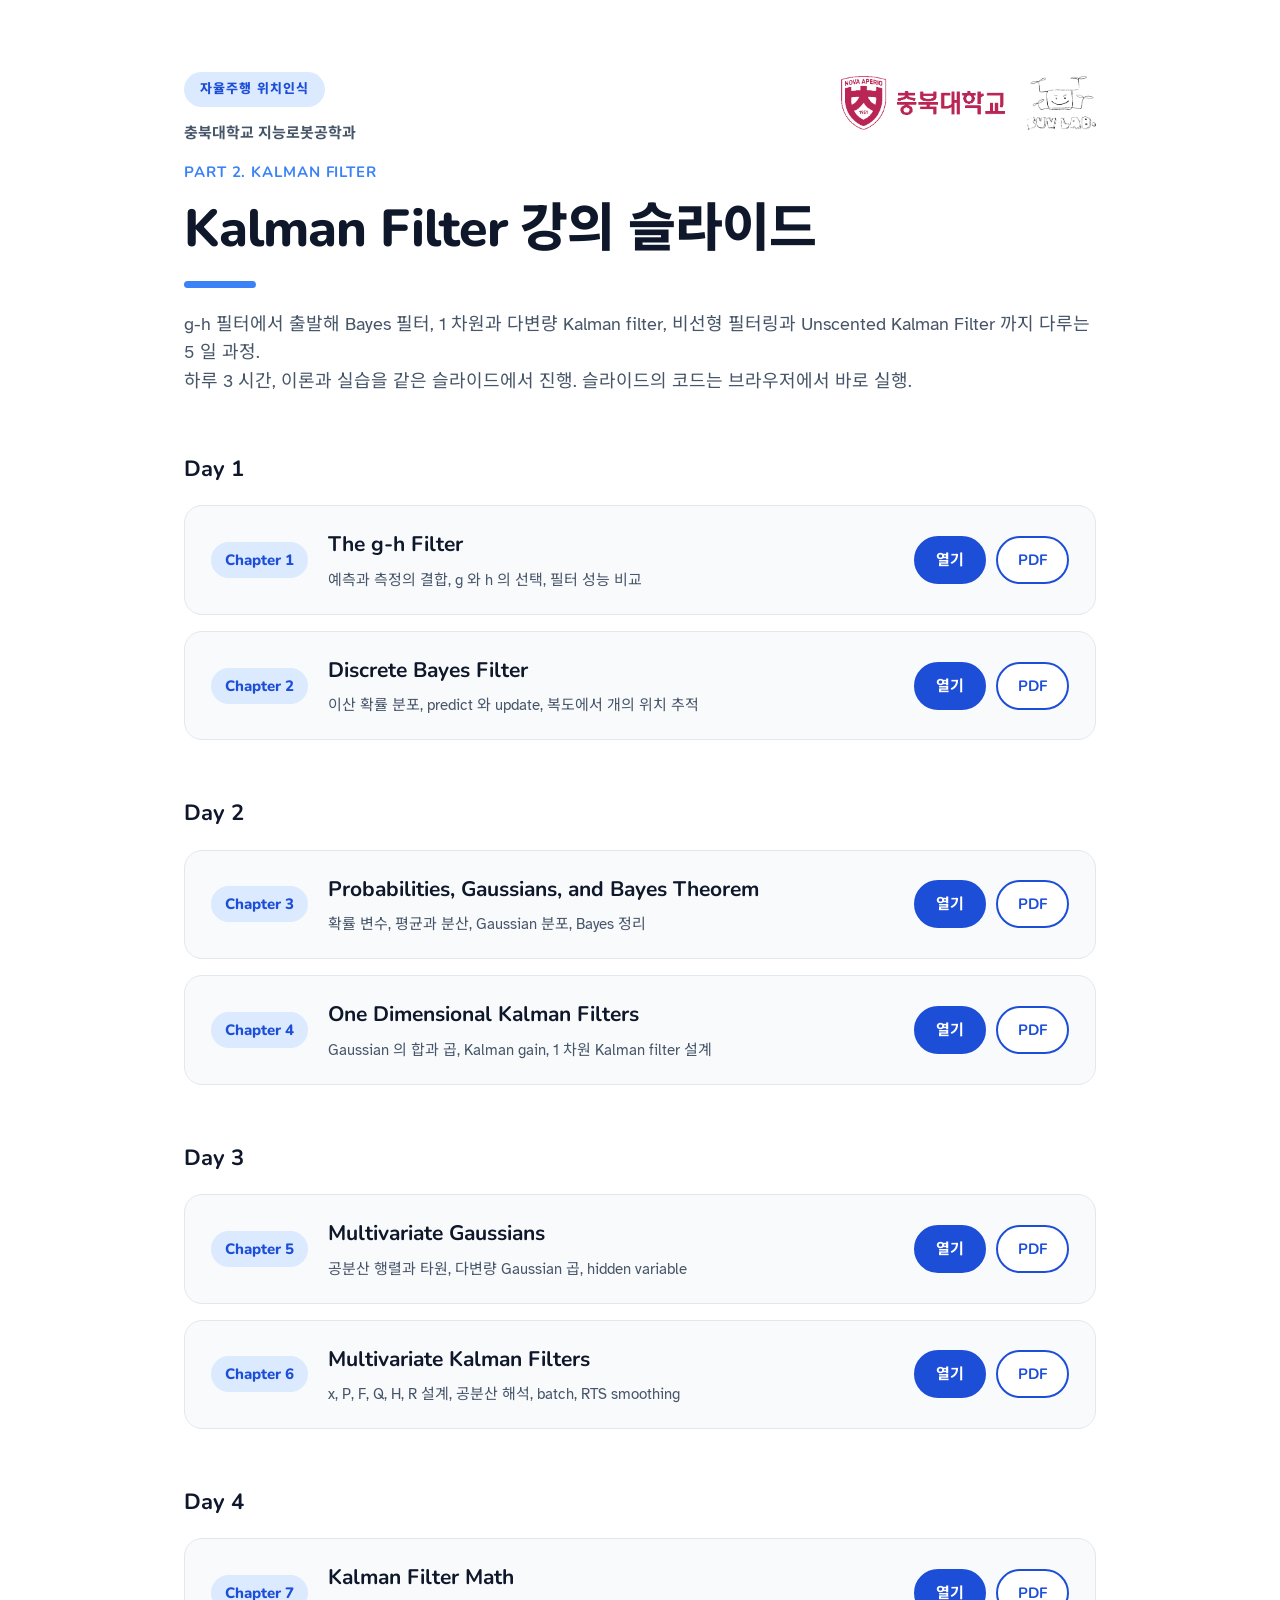
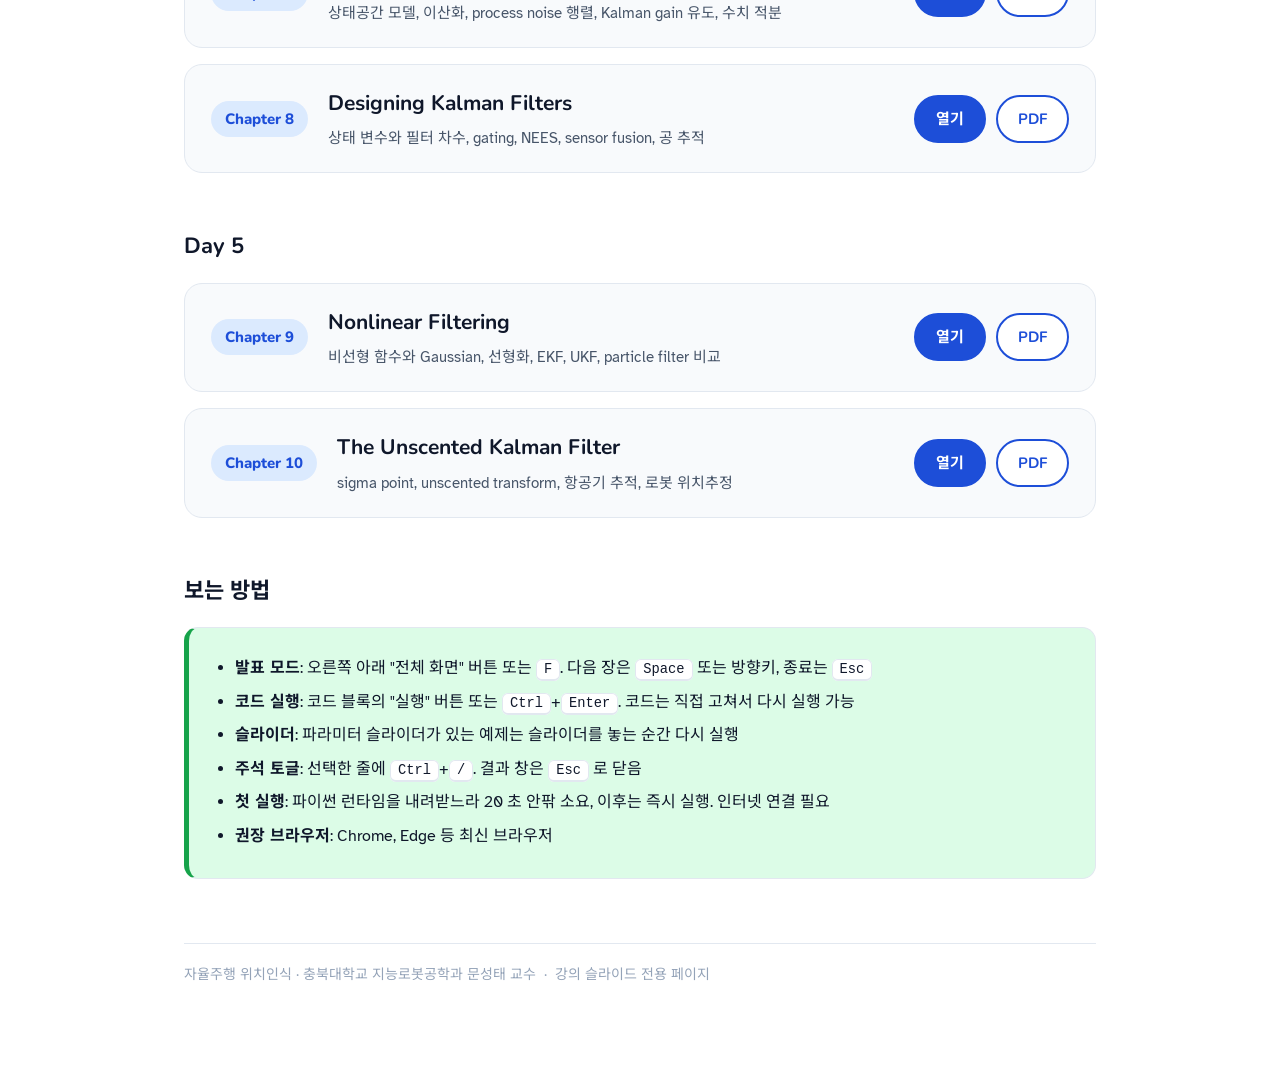
==== index.html @ 1ba4f818 "feat: publish Kalman filter lecture slides, chapters 1-10" ====
<!DOCTYPE html>
<html lang="ko"><head>
<meta charset="utf-8">
<meta name="viewport" content="width=device-width, initial-scale=1">
<title>자율주행 위치인식 - Kalman Filter 강의 슬라이드</title>
<link rel="icon" href="data:image/svg+xml,%3Csvg xmlns=%27http://www.w3.org/2000/svg%27 viewBox=%270 0 32 32%27%3E%3Crect width=%2732%27 height=%2732%27 rx=%278%27 fill=%27%231d4ed8%27/%3E%3Ctext x=%2716%27 y=%2723%27 font-size=%2720%27 text-anchor=%27middle%27 fill=%27white%27 font-family=%27sans-serif%27 font-weight=%27bold%27%3EK%3C/text%3E%3C/svg%3E">
<link rel="preconnect" href="https://fonts.googleapis.com">
<link rel="preconnect" href="https://fonts.gstatic.com" crossorigin>
<link href="https://fonts.googleapis.com/css2?family=Nunito:wght@400;600;700;800&family=Atkinson+Hyperlegible:wght@400;700&family=Noto+Sans+KR:wght@400;500;700&display=swap" rel="stylesheet">
<style>
:root {
  --sky: #3b82f6; --sky-deep: #1d4ed8; --sky-soft: #dbeafe;
  --leaf-deep: #16a34a; --leaf-soft: #dcfce7;
  --ink: #0f172a; --ink-muted: #475569; --ink-subtle: #94a3b8;
  --outline: #e2e8f0; --surface: #f8fafc;
  --font-display: 'Nunito', 'Noto Sans KR', sans-serif;
  --font-body: 'Atkinson Hyperlegible', 'Noto Sans KR', sans-serif;
  color-scheme: light;
}
* { box-sizing: border-box; }
body { margin: 0; background: #fff; color: var(--ink); font-family: var(--font-body); line-height: 1.6; }
.wrap { max-width: 960px; margin: 0 auto; padding: 72px 24px 96px; }
.kicker { font-family: var(--font-display); font-weight: 700; color: var(--sky); letter-spacing: 0.06em; font-size: 15px; }
h1 { font-family: var(--font-display); font-weight: 800; font-size: clamp(34px, 6vw, 52px); line-height: 1.15; margin: 14px 0 0; letter-spacing: -0.02em; }
.rule { width: 72px; height: 7px; border-radius: 999px; background: var(--sky); margin: 22px 0 0; }
.sub { color: var(--ink-muted); font-size: 18px; margin: 22px 0 0; }
h2 { font-family: var(--font-display); font-weight: 700; font-size: 22px; margin: 56px 0 18px; }
.deck-list { display: grid; gap: 16px; }
.deck { display: flex; align-items: center; gap: 20px; flex-wrap: wrap; border: 1px solid var(--outline); border-radius: 18px; background: var(--surface); padding: 22px 26px; }
.deck-no { font-family: var(--font-display); font-weight: 800; font-size: 15px; color: var(--sky-deep); background: var(--sky-soft); border-radius: 999px; padding: 6px 14px; white-space: nowrap; }
.deck-main { flex: 1 1 320px; min-width: 0; }
.deck-title { font-family: var(--font-display); font-weight: 700; font-size: 21px; margin: 0; }
.deck-meta { color: var(--ink-muted); font-size: 15px; margin: 6px 0 0; }
.deck-links { display: flex; gap: 10px; }
a.btn { font-family: var(--font-display); font-weight: 700; font-size: 15px; text-decoration: none; border-radius: 999px; padding: 10px 20px; white-space: nowrap; color: #fff; background: var(--sky-deep); border: 2px solid var(--sky-deep); }
a.btn.ghost { color: var(--sky-deep); background: #fff; }
a.btn:hover { background: var(--sky); border-color: var(--sky); color: #fff; }
.tips { border: 1px solid var(--outline); border-left: 5px solid var(--leaf-deep); border-radius: 14px; background: var(--leaf-soft); padding: 20px 26px; }
.tips ul { margin: 0; padding-left: 20px; }
.tips li { margin: 8px 0; }
kbd { font-family: ui-monospace, 'JetBrains Mono', monospace; font-size: 0.86em; background: #fff; border: 1px solid var(--outline); border-bottom-width: 2px; border-radius: 6px; padding: 2px 7px; }
.masthead { display: flex; align-items: flex-start; justify-content: space-between; gap: 28px; flex-wrap: wrap; margin-bottom: 8px; }
.masthead-logos { display: flex; align-items: center; gap: 22px; padding-top: 4px; }
.masthead-logos img { height: 54px; width: auto; display: block; }
.badge { display: inline-block; font-family: var(--font-display); font-weight: 800; font-size: 13px; letter-spacing: 0.08em; color: var(--sky-deep); background: var(--sky-soft); border-radius: 999px; padding: 7px 16px; }
.course { font-family: var(--font-display); font-weight: 700; color: var(--ink-muted); font-size: 15px; margin: 14px 0 0; }
@media (max-width: 620px) { .masthead-logos img { height: 36px; } .wrap { padding: 48px 16px 72px; } }
footer { margin-top: 64px; color: var(--ink-subtle); font-size: 14px; border-top: 1px solid var(--outline); padding-top: 20px; }
</style>
</head>
<body>
<div class="wrap">
  <div class="masthead">
    <div>
      <span class="badge">자율주행 위치인식</span>
      <p class="course">충북대학교 지능로봇공학과</p>
    </div>
    <div class="masthead-logos">
      <img src="./cbnu_logo.png" alt="충북대학교">
      <img src="./suvlab_logo.png" alt="SUV Lab">
    </div>
  </div>

  <p class="kicker">PART 2. KALMAN FILTER</p>
  <h1>Kalman Filter 강의 슬라이드</h1>
  <div class="rule"></div>
  <p class="sub">g-h 필터에서 출발해 Bayes 필터, 1 차원과 다변량 Kalman filter, 비선형 필터링과 Unscented Kalman Filter 까지 다루는 5&nbsp;일 과정.<br>
  하루 3&nbsp;시간, 이론과 실습을 같은 슬라이드에서 진행. 슬라이드의 코드는 브라우저에서 바로 실행.</p>

  <h2>Day 1</h2>
  <div class="deck-list">
    <div class="deck">
      <span class="deck-no">Chapter 1</span>
      <div class="deck-main">
        <p class="deck-title">The g-h Filter</p>
        <p class="deck-meta">예측과 측정의 결합, g 와 h 의 선택, 필터 성능 비교</p>
      </div>
      <div class="deck-links">
        <a class="btn" href="./ch1-gh-filter/">열기</a>
        <a class="btn ghost" href="./ch1-gh-filter/chapter1_The_g-h_Filter.pdf" download>PDF</a>
      </div>
    </div>
    <div class="deck">
      <span class="deck-no">Chapter 2</span>
      <div class="deck-main">
        <p class="deck-title">Discrete Bayes Filter</p>
        <p class="deck-meta">이산 확률 분포, predict 와 update, 복도에서 개의 위치 추적</p>
      </div>
      <div class="deck-links">
        <a class="btn" href="./ch2-discrete-bayes/">열기</a>
        <a class="btn ghost" href="./ch2-discrete-bayes/chapter2_Discrete_Bayes_Filter.pdf" download>PDF</a>
      </div>
    </div>
  </div>

  <h2>Day 2</h2>
  <div class="deck-list">
    <div class="deck">
      <span class="deck-no">Chapter 3</span>
      <div class="deck-main">
        <p class="deck-title">Probabilities, Gaussians, and Bayes Theorem</p>
        <p class="deck-meta">확률 변수, 평균과 분산, Gaussian 분포, Bayes 정리</p>
      </div>
      <div class="deck-links">
        <a class="btn" href="./ch3-gaussians/">열기</a>
        <a class="btn ghost" href="./ch3-gaussians/chapter3_Probabilities_Gaussians_and_Bayes_Theorem.pdf" download>PDF</a>
      </div>
    </div>
    <div class="deck">
      <span class="deck-no">Chapter 4</span>
      <div class="deck-main">
        <p class="deck-title">One Dimensional Kalman Filters</p>
        <p class="deck-meta">Gaussian 의 합과 곱, Kalman gain, 1 차원 Kalman filter 설계</p>
      </div>
      <div class="deck-links">
        <a class="btn" href="./ch4-1d-kalman/">열기</a>
        <a class="btn ghost" href="./ch4-1d-kalman/chapter4_One_Dimensional_Kalman_Filters.pdf" download>PDF</a>
      </div>
    </div>
  </div>

  <h2>Day 3</h2>
  <div class="deck-list">
    <div class="deck">
      <span class="deck-no">Chapter 5</span>
      <div class="deck-main">
        <p class="deck-title">Multivariate Gaussians</p>
        <p class="deck-meta">공분산 행렬과 타원, 다변량 Gaussian 곱, hidden variable</p>
      </div>
      <div class="deck-links">
        <a class="btn" href="./ch5-multivariate-gaussians/">열기</a>
        <a class="btn ghost" href="./ch5-multivariate-gaussians/chapter5_Multivariate_Gaussians.pdf" download>PDF</a>
      </div>
    </div>
    <div class="deck">
      <span class="deck-no">Chapter 6</span>
      <div class="deck-main">
        <p class="deck-title">Multivariate Kalman Filters</p>
        <p class="deck-meta">x, P, F, Q, H, R 설계, 공분산 해석, batch, RTS smoothing</p>
      </div>
      <div class="deck-links">
        <a class="btn" href="./ch6-multivariate-kalman/">열기</a>
        <a class="btn ghost" href="./ch6-multivariate-kalman/chapter6_Multivariate_Kalman_Filters.pdf" download>PDF</a>
      </div>
    </div>
  </div>

  <h2>Day 4</h2>
  <div class="deck-list">
    <div class="deck">
      <span class="deck-no">Chapter 7</span>
      <div class="deck-main">
        <p class="deck-title">Kalman Filter Math</p>
        <p class="deck-meta">상태공간 모델, 이산화, process noise 행렬, Kalman gain 유도, 수치 적분</p>
      </div>
      <div class="deck-links">
        <a class="btn" href="./ch7-kalman-math/">열기</a>
        <a class="btn ghost" href="./ch7-kalman-math/chapter7_Kalman_Filter_Math.pdf" download>PDF</a>
      </div>
    </div>
    <div class="deck">
      <span class="deck-no">Chapter 8</span>
      <div class="deck-main">
        <p class="deck-title">Designing Kalman Filters</p>
        <p class="deck-meta">상태 변수와 필터 차수, gating, NEES, sensor fusion, 공 추적</p>
      </div>
      <div class="deck-links">
        <a class="btn" href="./ch8-designing-kf/">열기</a>
        <a class="btn ghost" href="./ch8-designing-kf/chapter8_Designing_Kalman_Filters.pdf" download>PDF</a>
      </div>
    </div>
  </div>

  <h2>Day 5</h2>
  <div class="deck-list">
    <div class="deck">
      <span class="deck-no">Chapter 9</span>
      <div class="deck-main">
        <p class="deck-title">Nonlinear Filtering</p>
        <p class="deck-meta">비선형 함수와 Gaussian, 선형화, EKF, UKF, particle filter 비교</p>
      </div>
      <div class="deck-links">
        <a class="btn" href="./ch9-nonlinear/">열기</a>
        <a class="btn ghost" href="./ch9-nonlinear/chapter9_Nonlinear_Filtering.pdf" download>PDF</a>
      </div>
    </div>
    <div class="deck">
      <span class="deck-no">Chapter 10</span>
      <div class="deck-main">
        <p class="deck-title">The Unscented Kalman Filter</p>
        <p class="deck-meta">sigma point, unscented transform, 항공기 추적, 로봇 위치추정</p>
      </div>
      <div class="deck-links">
        <a class="btn" href="./ch10-ukf/">열기</a>
        <a class="btn ghost" href="./ch10-ukf/chapter10_The_Unscented_Kalman_Filter.pdf" download>PDF</a>
      </div>
    </div>
  </div>

  <h2>보는 방법</h2>
  <div class="tips">
    <ul>
      <li><b>발표 모드</b>: 오른쪽 아래 "전체 화면" 버튼 또는 <kbd>F</kbd>. 다음 장은 <kbd>Space</kbd> 또는 방향키, 종료는 <kbd>Esc</kbd></li>
      <li><b>코드 실행</b>: 코드 블록의 "실행" 버튼 또는 <kbd>Ctrl</kbd>+<kbd>Enter</kbd>. 코드는 직접 고쳐서 다시 실행 가능</li>
      <li><b>슬라이더</b>: 파라미터 슬라이더가 있는 예제는 슬라이더를 놓는 순간 다시 실행</li>
      <li><b>주석 토글</b>: 선택한 줄에 <kbd>Ctrl</kbd>+<kbd>/</kbd>. 결과 창은 <kbd>Esc</kbd> 로 닫음</li>
      <li><b>첫 실행</b>: 파이썬 런타임을 내려받느라 20 초 안팎 소요, 이후는 즉시 실행. 인터넷 연결 필요</li>
      <li><b>권장 브라우저</b>: Chrome, Edge 등 최신 브라우저</li>
    </ul>
  </div>

  <footer>자율주행 위치인식 · 충북대학교 지능로봇공학과 문성태 교수 &nbsp;·&nbsp; 강의 슬라이드 전용 페이지</footer>
</div>
</body></html>
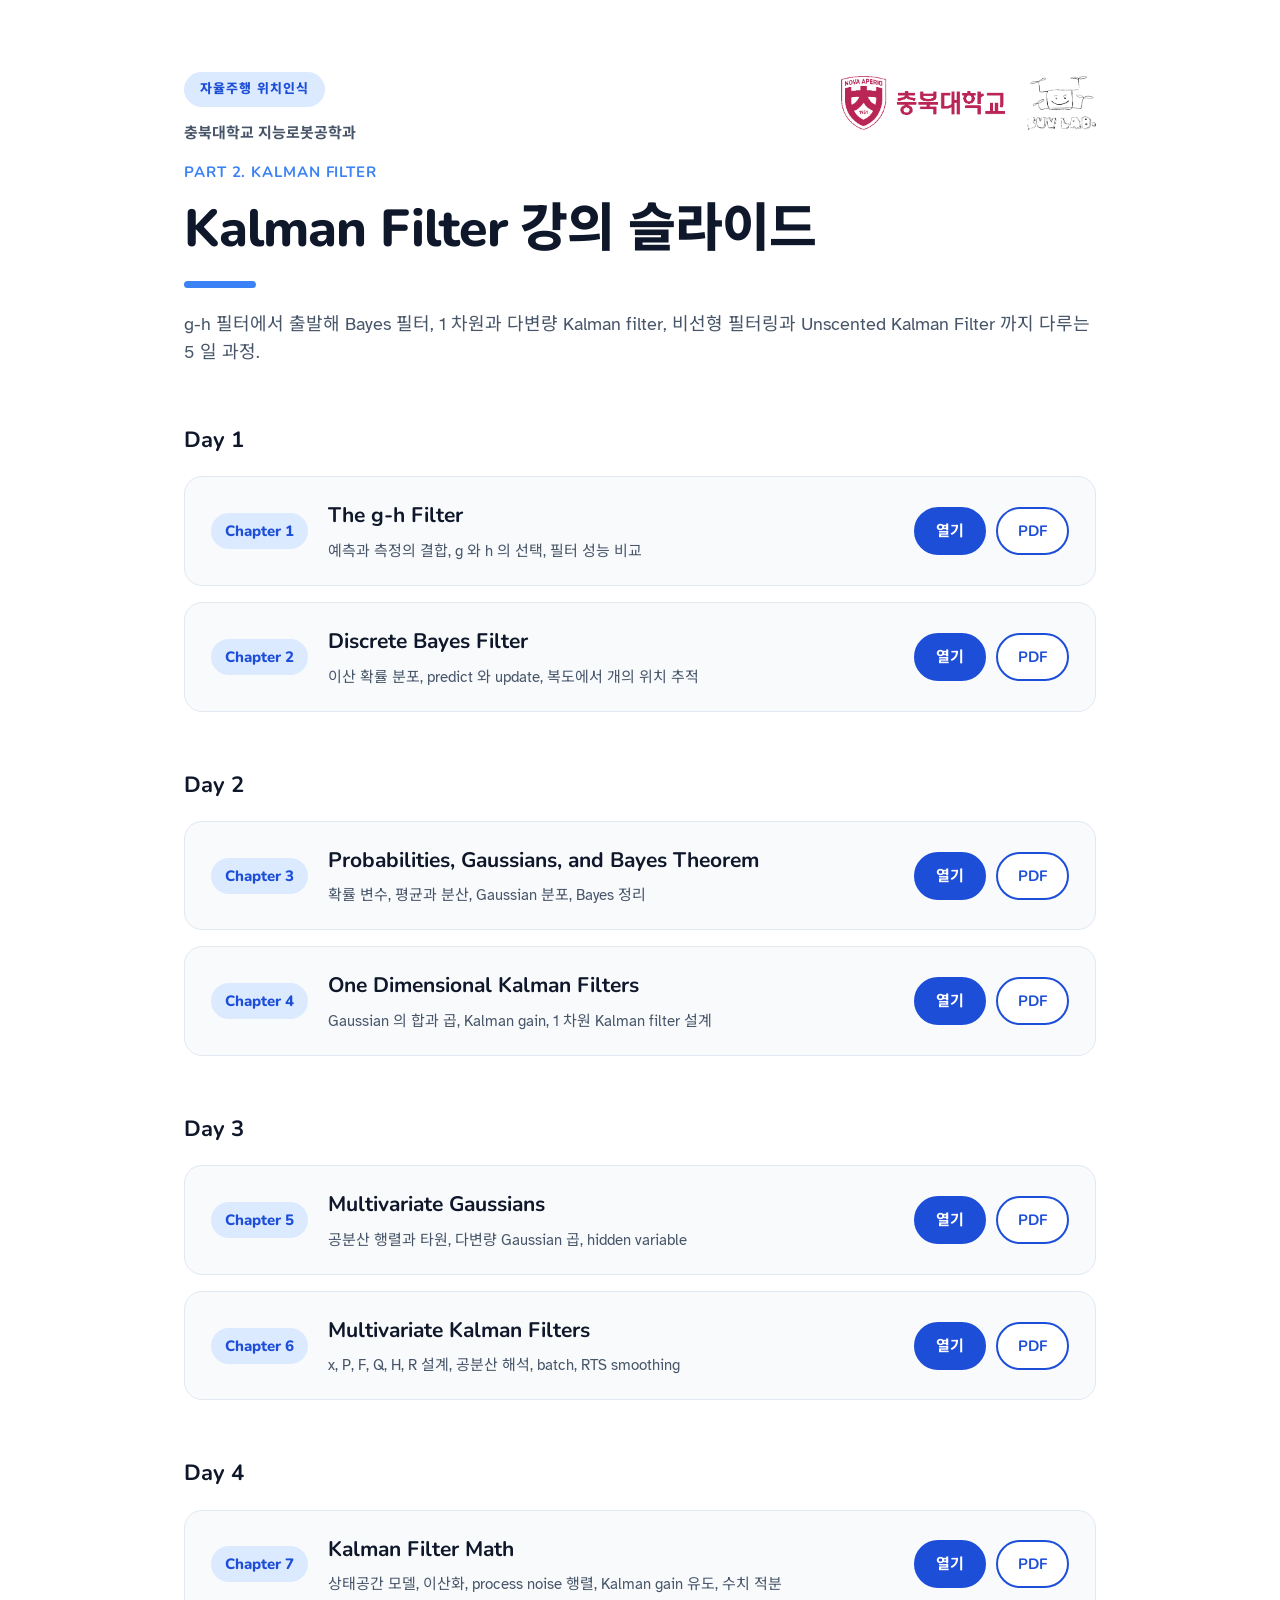
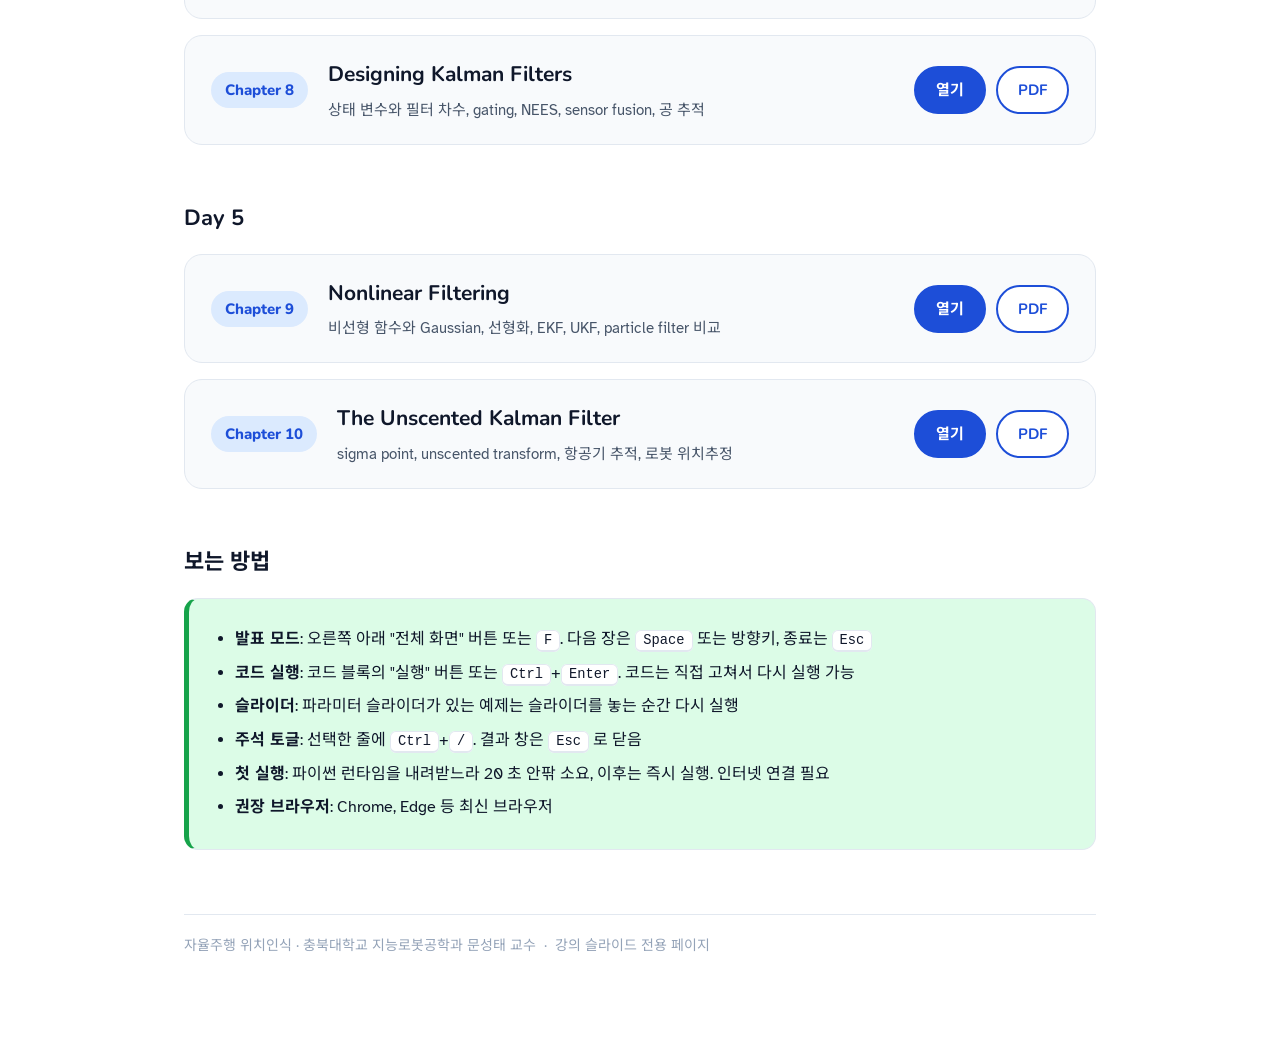
==== commit 9ba82455: "docs: shorten landing page intro" ====
--- a/index.html
+++ b/index.html
@@ -64,8 +64,7 @@
   <p class="kicker">PART 2. KALMAN FILTER</p>
   <h1>Kalman Filter 강의 슬라이드</h1>
   <div class="rule"></div>
-  <p class="sub">g-h 필터에서 출발해 Bayes 필터, 1 차원과 다변량 Kalman filter, 비선형 필터링과 Unscented Kalman Filter 까지 다루는 5&nbsp;일 과정.<br>
-  하루 3&nbsp;시간, 이론과 실습을 같은 슬라이드에서 진행. 슬라이드의 코드는 브라우저에서 바로 실행.</p>
+  <p class="sub">g-h 필터에서 출발해 Bayes 필터, 1 차원과 다변량 Kalman filter, 비선형 필터링과 Unscented Kalman Filter 까지 다루는 5&nbsp;일 과정.</p>
 
   <h2>Day 1</h2>
   <div class="deck-list">
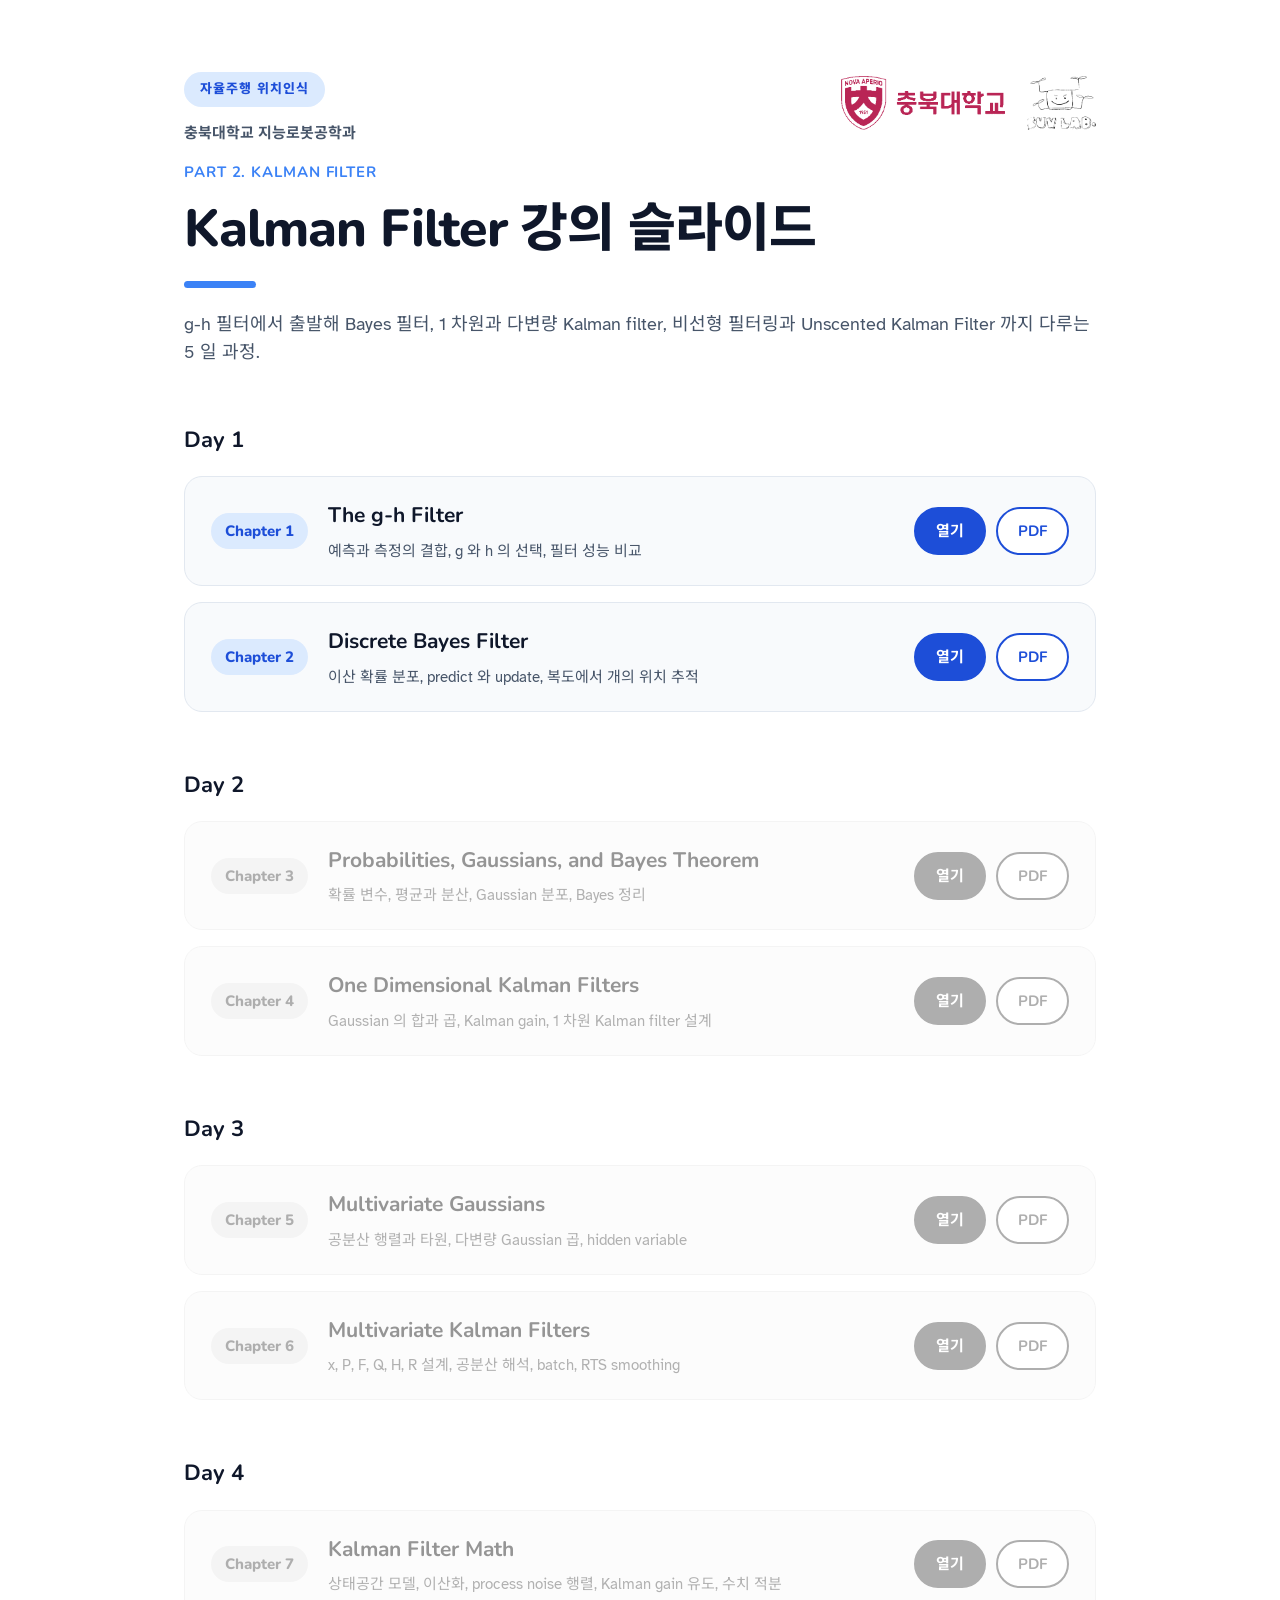
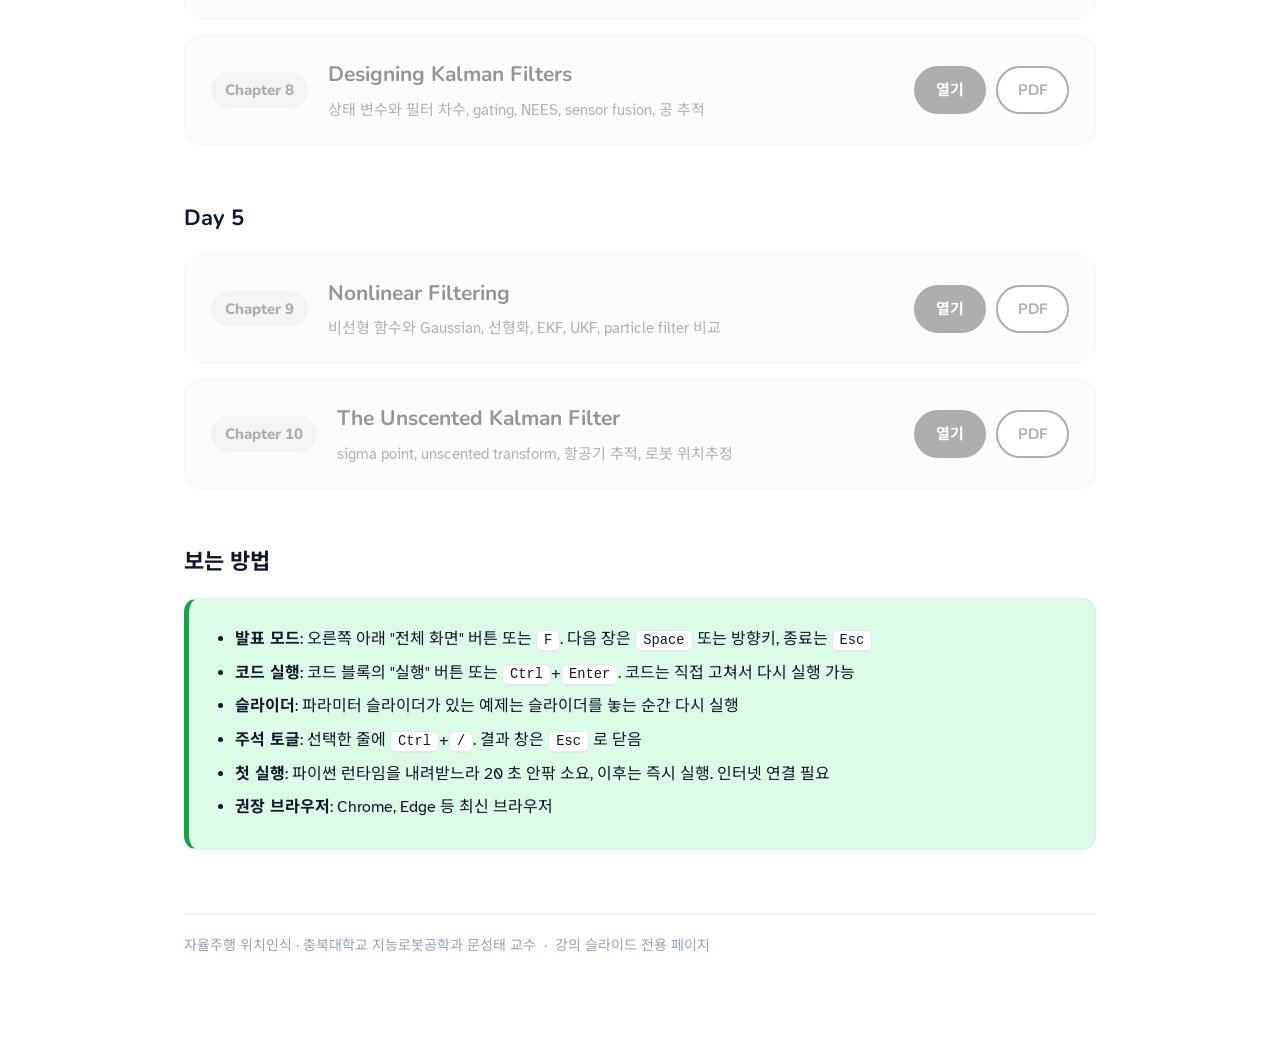
==== commit 7edfac13: "feat: open chapters 1-2 only, grey out chapters 3-10 Co-Authored-By: Claude Opus 5.5 <noreply@anthro" ====
--- a/index.html
+++ b/index.html
@@ -35,6 +35,7 @@
 a.btn { font-family: var(--font-display); font-weight: 700; font-size: 15px; text-decoration: none; border-radius: 999px; padding: 10px 20px; white-space: nowrap; color: #fff; background: var(--sky-deep); border: 2px solid var(--sky-deep); }
 a.btn.ghost { color: var(--sky-deep); background: #fff; }
 a.btn:hover { background: var(--sky); border-color: var(--sky); color: #fff; }
+.deck.off { filter: grayscale(1); opacity: 0.45; }
 .tips { border: 1px solid var(--outline); border-left: 5px solid var(--leaf-deep); border-radius: 14px; background: var(--leaf-soft); padding: 20px 26px; }
 .tips ul { margin: 0; padding-left: 20px; }
 .tips li { margin: 8px 0; }
@@ -76,7 +77,7 @@
       </div>
       <div class="deck-links">
         <a class="btn" href="./ch1-gh-filter/">열기</a>
-        <a class="btn ghost" href="./ch1-gh-filter/chapter1_The_g-h_Filter.pdf" download>PDF</a>
+        <a class="btn ghost" href="./ch1-gh-filter/chapter01_The_g-h_Filter.pdf" download>PDF</a>
       </div>
     </div>
     <div class="deck">
@@ -87,109 +88,109 @@
       </div>
       <div class="deck-links">
         <a class="btn" href="./ch2-discrete-bayes/">열기</a>
-        <a class="btn ghost" href="./ch2-discrete-bayes/chapter2_Discrete_Bayes_Filter.pdf" download>PDF</a>
+        <a class="btn ghost" href="./ch2-discrete-bayes/chapter02_Discrete_Bayes_Filter.pdf" download>PDF</a>
       </div>
     </div>
   </div>
 
   <h2>Day 2</h2>
   <div class="deck-list">
-    <div class="deck">
+    <div class="deck off">
       <span class="deck-no">Chapter 3</span>
       <div class="deck-main">
         <p class="deck-title">Probabilities, Gaussians, and Bayes Theorem</p>
         <p class="deck-meta">확률 변수, 평균과 분산, Gaussian 분포, Bayes 정리</p>
       </div>
-      <div class="deck-links">
+      <div class="deck-links" inert>
         <a class="btn" href="./ch3-gaussians/">열기</a>
-        <a class="btn ghost" href="./ch3-gaussians/chapter3_Probabilities_Gaussians_and_Bayes_Theorem.pdf" download>PDF</a>
-      </div>
-    </div>
-    <div class="deck">
+        <a class="btn ghost" href="./ch3-gaussians/chapter03_Probabilities_Gaussians_and_Bayes_Theorem.pdf" download>PDF</a>
+      </div>
+    </div>
+    <div class="deck off">
       <span class="deck-no">Chapter 4</span>
       <div class="deck-main">
         <p class="deck-title">One Dimensional Kalman Filters</p>
         <p class="deck-meta">Gaussian 의 합과 곱, Kalman gain, 1 차원 Kalman filter 설계</p>
       </div>
-      <div class="deck-links">
+      <div class="deck-links" inert>
         <a class="btn" href="./ch4-1d-kalman/">열기</a>
-        <a class="btn ghost" href="./ch4-1d-kalman/chapter4_One_Dimensional_Kalman_Filters.pdf" download>PDF</a>
+        <a class="btn ghost" href="./ch4-1d-kalman/chapter04_One_Dimensional_Kalman_Filters.pdf" download>PDF</a>
       </div>
     </div>
   </div>
 
   <h2>Day 3</h2>
   <div class="deck-list">
-    <div class="deck">
+    <div class="deck off">
       <span class="deck-no">Chapter 5</span>
       <div class="deck-main">
         <p class="deck-title">Multivariate Gaussians</p>
         <p class="deck-meta">공분산 행렬과 타원, 다변량 Gaussian 곱, hidden variable</p>
       </div>
-      <div class="deck-links">
+      <div class="deck-links" inert>
         <a class="btn" href="./ch5-multivariate-gaussians/">열기</a>
-        <a class="btn ghost" href="./ch5-multivariate-gaussians/chapter5_Multivariate_Gaussians.pdf" download>PDF</a>
-      </div>
-    </div>
-    <div class="deck">
+        <a class="btn ghost" href="./ch5-multivariate-gaussians/chapter05_Multivariate_Gaussians.pdf" download>PDF</a>
+      </div>
+    </div>
+    <div class="deck off">
       <span class="deck-no">Chapter 6</span>
       <div class="deck-main">
         <p class="deck-title">Multivariate Kalman Filters</p>
         <p class="deck-meta">x, P, F, Q, H, R 설계, 공분산 해석, batch, RTS smoothing</p>
       </div>
-      <div class="deck-links">
+      <div class="deck-links" inert>
         <a class="btn" href="./ch6-multivariate-kalman/">열기</a>
-        <a class="btn ghost" href="./ch6-multivariate-kalman/chapter6_Multivariate_Kalman_Filters.pdf" download>PDF</a>
+        <a class="btn ghost" href="./ch6-multivariate-kalman/chapter06_Multivariate_Kalman_Filters.pdf" download>PDF</a>
       </div>
     </div>
   </div>
 
   <h2>Day 4</h2>
   <div class="deck-list">
-    <div class="deck">
+    <div class="deck off">
       <span class="deck-no">Chapter 7</span>
       <div class="deck-main">
         <p class="deck-title">Kalman Filter Math</p>
         <p class="deck-meta">상태공간 모델, 이산화, process noise 행렬, Kalman gain 유도, 수치 적분</p>
       </div>
-      <div class="deck-links">
+      <div class="deck-links" inert>
         <a class="btn" href="./ch7-kalman-math/">열기</a>
-        <a class="btn ghost" href="./ch7-kalman-math/chapter7_Kalman_Filter_Math.pdf" download>PDF</a>
-      </div>
-    </div>
-    <div class="deck">
+        <a class="btn ghost" href="./ch7-kalman-math/chapter07_Kalman_Filter_Math.pdf" download>PDF</a>
+      </div>
+    </div>
+    <div class="deck off">
       <span class="deck-no">Chapter 8</span>
       <div class="deck-main">
         <p class="deck-title">Designing Kalman Filters</p>
         <p class="deck-meta">상태 변수와 필터 차수, gating, NEES, sensor fusion, 공 추적</p>
       </div>
-      <div class="deck-links">
+      <div class="deck-links" inert>
         <a class="btn" href="./ch8-designing-kf/">열기</a>
-        <a class="btn ghost" href="./ch8-designing-kf/chapter8_Designing_Kalman_Filters.pdf" download>PDF</a>
+        <a class="btn ghost" href="./ch8-designing-kf/chapter08_Designing_Kalman_Filters.pdf" download>PDF</a>
       </div>
     </div>
   </div>
 
   <h2>Day 5</h2>
   <div class="deck-list">
-    <div class="deck">
+    <div class="deck off">
       <span class="deck-no">Chapter 9</span>
       <div class="deck-main">
         <p class="deck-title">Nonlinear Filtering</p>
         <p class="deck-meta">비선형 함수와 Gaussian, 선형화, EKF, UKF, particle filter 비교</p>
       </div>
-      <div class="deck-links">
+      <div class="deck-links" inert>
         <a class="btn" href="./ch9-nonlinear/">열기</a>
-        <a class="btn ghost" href="./ch9-nonlinear/chapter9_Nonlinear_Filtering.pdf" download>PDF</a>
-      </div>
-    </div>
-    <div class="deck">
+        <a class="btn ghost" href="./ch9-nonlinear/chapter09_Nonlinear_Filtering.pdf" download>PDF</a>
+      </div>
+    </div>
+    <div class="deck off">
       <span class="deck-no">Chapter 10</span>
       <div class="deck-main">
         <p class="deck-title">The Unscented Kalman Filter</p>
         <p class="deck-meta">sigma point, unscented transform, 항공기 추적, 로봇 위치추정</p>
       </div>
-      <div class="deck-links">
+      <div class="deck-links" inert>
         <a class="btn" href="./ch10-ukf/">열기</a>
         <a class="btn ghost" href="./ch10-ukf/chapter10_The_Unscented_Kalman_Filter.pdf" download>PDF</a>
       </div>
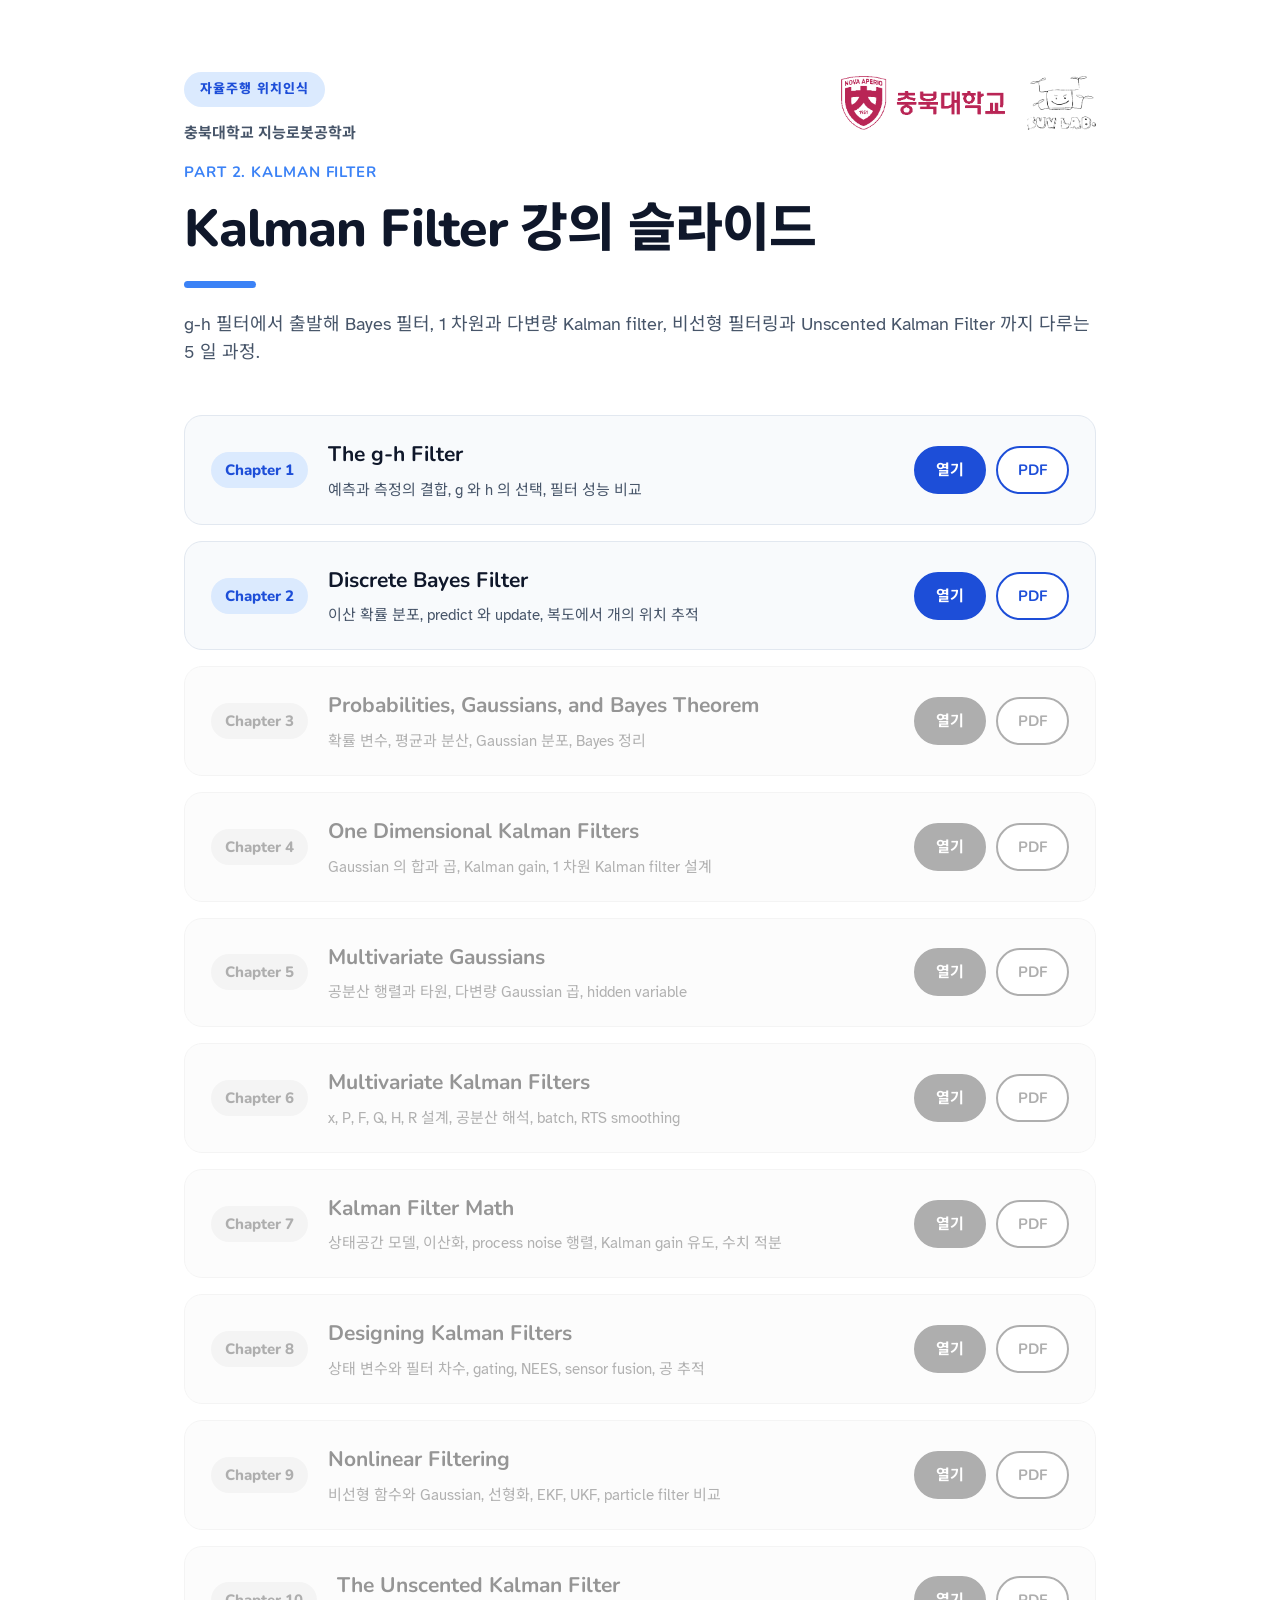
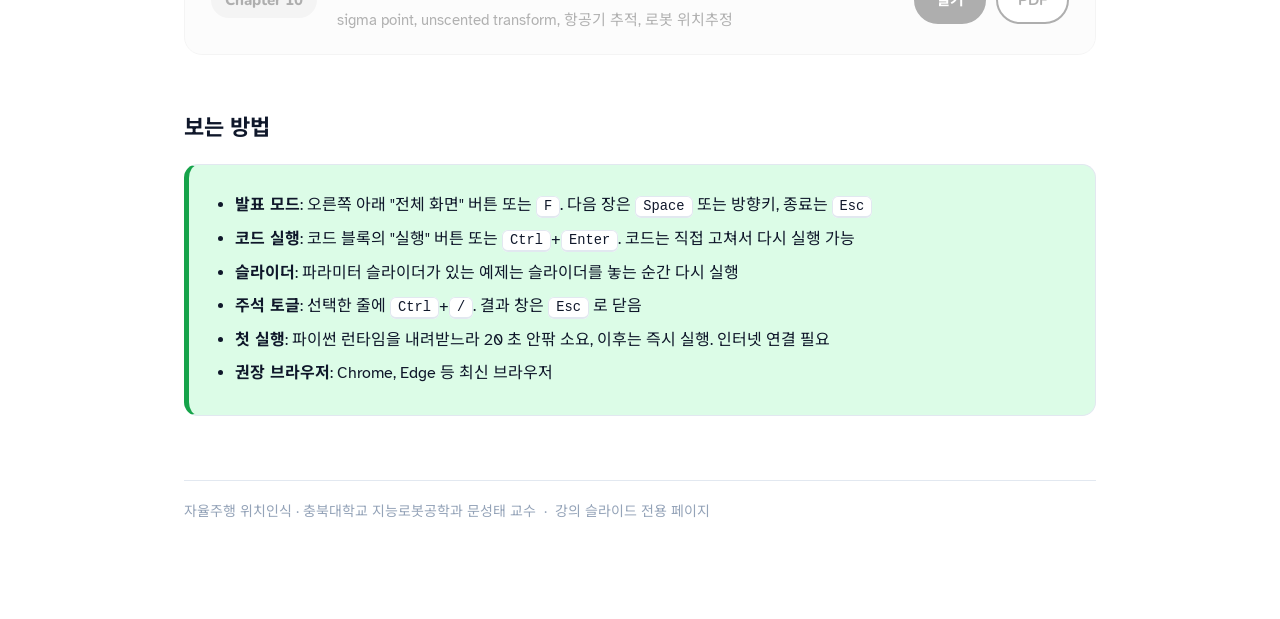
==== commit 62fc96d7: "docs: list chapters without day headings on the landing page Co-Authored-By: Claude Opus 5.5 <norepl" ====
--- a/index.html
+++ b/index.html
@@ -25,7 +25,7 @@
 .rule { width: 72px; height: 7px; border-radius: 999px; background: var(--sky); margin: 22px 0 0; }
 .sub { color: var(--ink-muted); font-size: 18px; margin: 22px 0 0; }
 h2 { font-family: var(--font-display); font-weight: 700; font-size: 22px; margin: 56px 0 18px; }
-.deck-list { display: grid; gap: 16px; }
+.deck-list { display: grid; gap: 16px; margin-top: 48px; }
 .deck { display: flex; align-items: center; gap: 20px; flex-wrap: wrap; border: 1px solid var(--outline); border-radius: 18px; background: var(--surface); padding: 22px 26px; }
 .deck-no { font-family: var(--font-display); font-weight: 800; font-size: 15px; color: var(--sky-deep); background: var(--sky-soft); border-radius: 999px; padding: 6px 14px; white-space: nowrap; }
 .deck-main { flex: 1 1 320px; min-width: 0; }
@@ -67,7 +67,6 @@
   <div class="rule"></div>
   <p class="sub">g-h 필터에서 출발해 Bayes 필터, 1 차원과 다변량 Kalman filter, 비선형 필터링과 Unscented Kalman Filter 까지 다루는 5&nbsp;일 과정.</p>
 
-  <h2>Day 1</h2>
   <div class="deck-list">
     <div class="deck">
       <span class="deck-no">Chapter 1</span>
@@ -91,10 +90,6 @@
         <a class="btn ghost" href="./ch2-discrete-bayes/chapter02_Discrete_Bayes_Filter.pdf" download>PDF</a>
       </div>
     </div>
-  </div>
-
-  <h2>Day 2</h2>
-  <div class="deck-list">
     <div class="deck off">
       <span class="deck-no">Chapter 3</span>
       <div class="deck-main">
@@ -117,10 +112,6 @@
         <a class="btn ghost" href="./ch4-1d-kalman/chapter04_One_Dimensional_Kalman_Filters.pdf" download>PDF</a>
       </div>
     </div>
-  </div>
-
-  <h2>Day 3</h2>
-  <div class="deck-list">
     <div class="deck off">
       <span class="deck-no">Chapter 5</span>
       <div class="deck-main">
@@ -143,10 +134,6 @@
         <a class="btn ghost" href="./ch6-multivariate-kalman/chapter06_Multivariate_Kalman_Filters.pdf" download>PDF</a>
       </div>
     </div>
-  </div>
-
-  <h2>Day 4</h2>
-  <div class="deck-list">
     <div class="deck off">
       <span class="deck-no">Chapter 7</span>
       <div class="deck-main">
@@ -169,10 +156,6 @@
         <a class="btn ghost" href="./ch8-designing-kf/chapter08_Designing_Kalman_Filters.pdf" download>PDF</a>
       </div>
     </div>
-  </div>
-
-  <h2>Day 5</h2>
-  <div class="deck-list">
     <div class="deck off">
       <span class="deck-no">Chapter 9</span>
       <div class="deck-main">
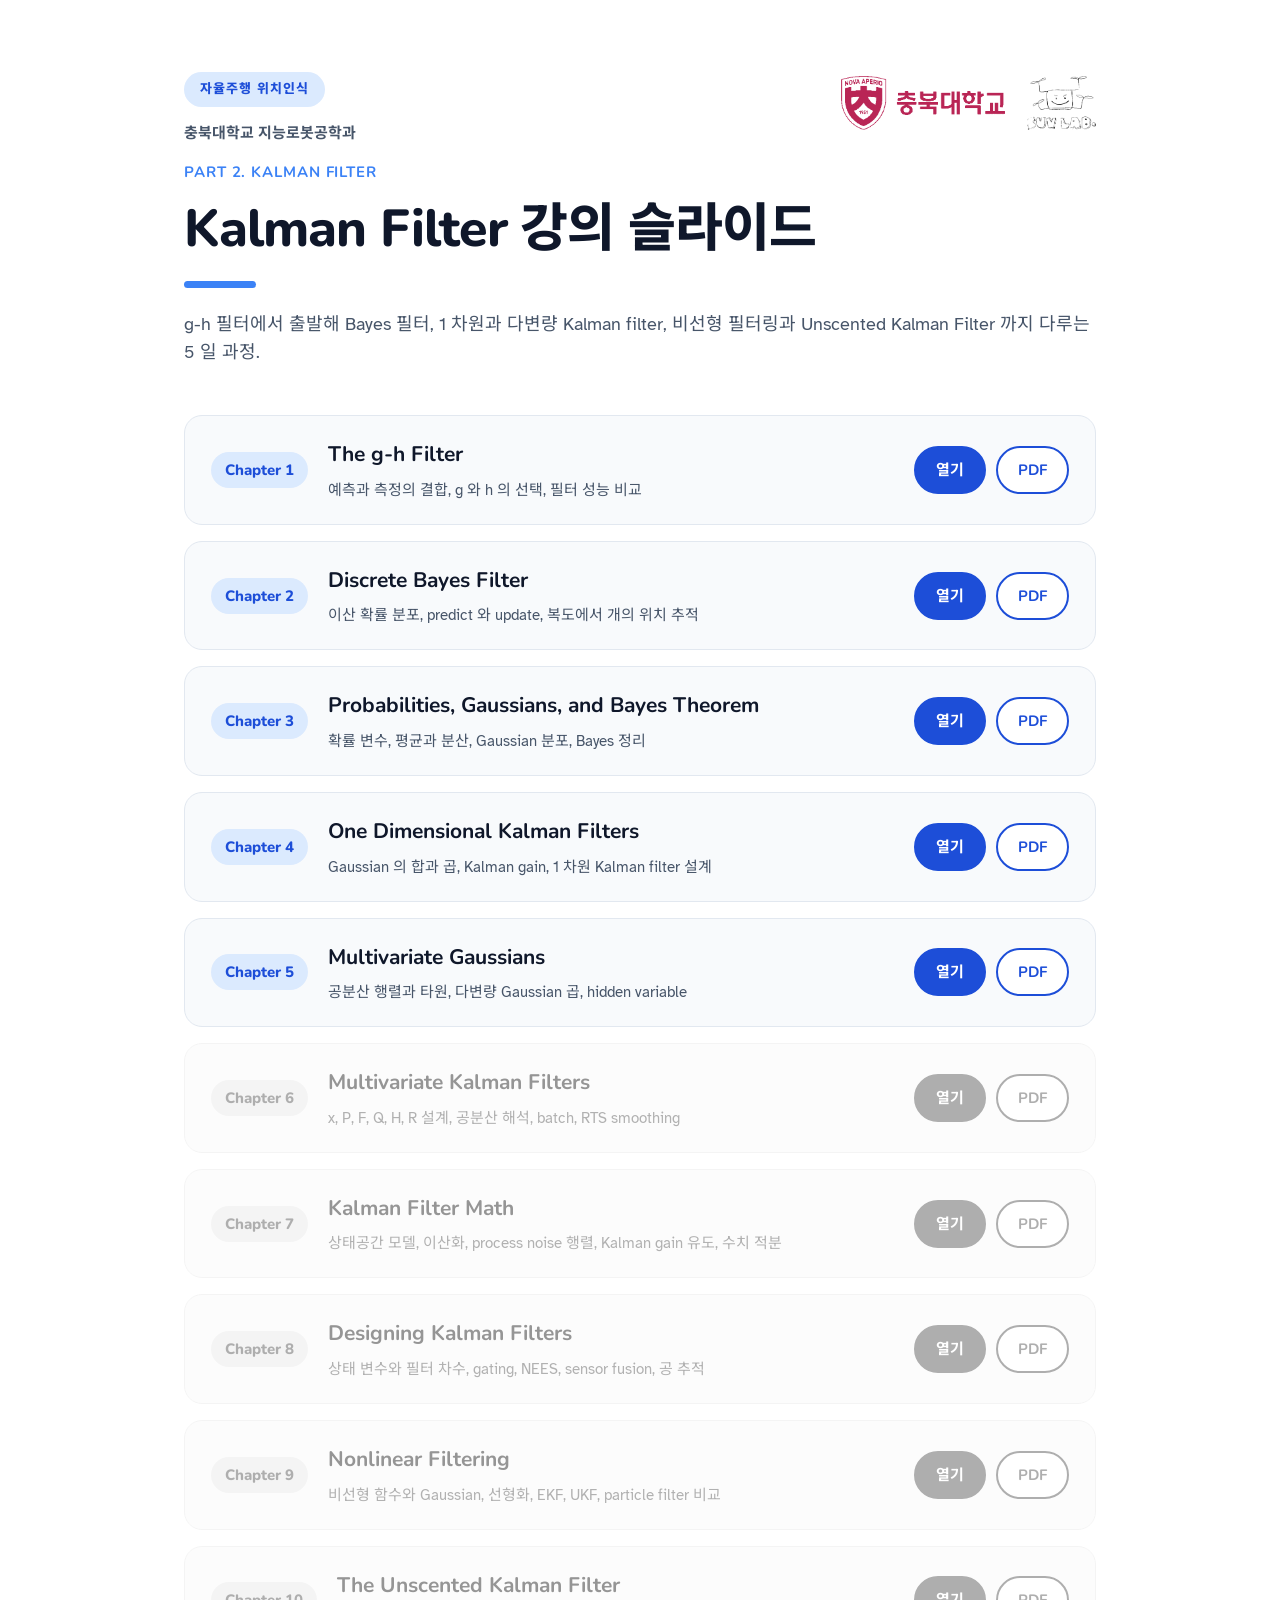
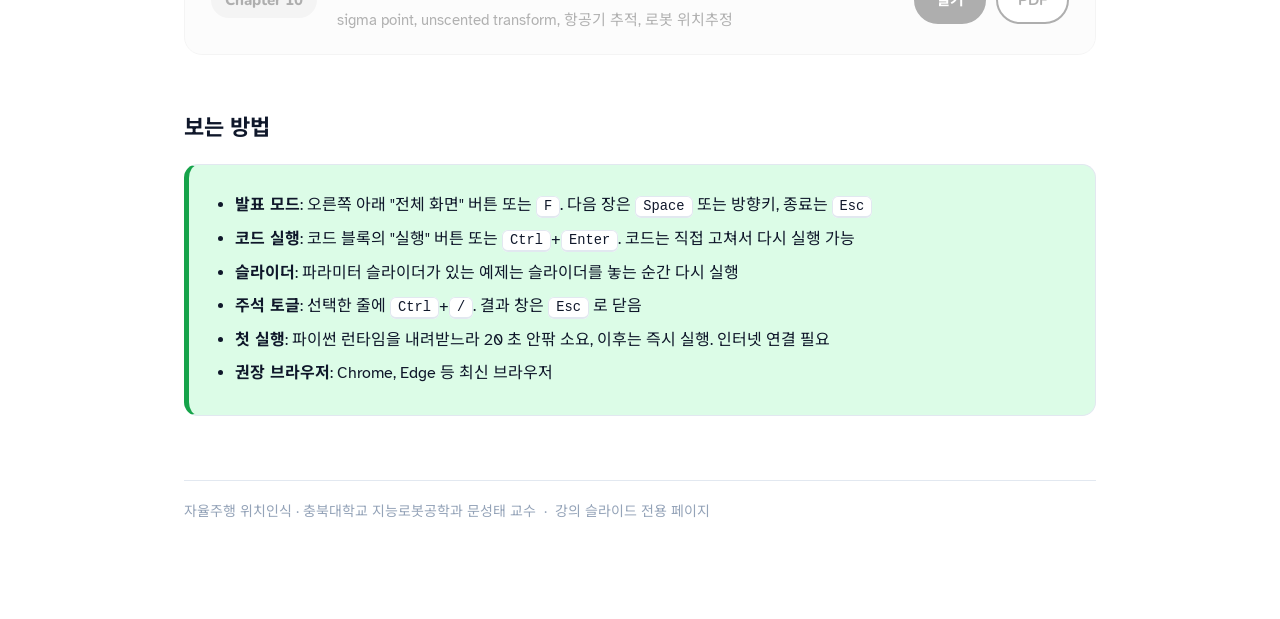
==== commit 3647217f: "docs: enable chapters 3 to 5 on the landing page Co-Authored-By: Claude Opus 5.5 <noreply@anthropic." ====
--- a/index.html
+++ b/index.html
@@ -90,35 +90,35 @@
         <a class="btn ghost" href="./ch2-discrete-bayes/chapter02_Discrete_Bayes_Filter.pdf" download>PDF</a>
       </div>
     </div>
-    <div class="deck off">
+    <div class="deck">
       <span class="deck-no">Chapter 3</span>
       <div class="deck-main">
         <p class="deck-title">Probabilities, Gaussians, and Bayes Theorem</p>
         <p class="deck-meta">확률 변수, 평균과 분산, Gaussian 분포, Bayes 정리</p>
       </div>
-      <div class="deck-links" inert>
+      <div class="deck-links">
         <a class="btn" href="./ch3-gaussians/">열기</a>
         <a class="btn ghost" href="./ch3-gaussians/chapter03_Probabilities_Gaussians_and_Bayes_Theorem.pdf" download>PDF</a>
       </div>
     </div>
-    <div class="deck off">
+    <div class="deck">
       <span class="deck-no">Chapter 4</span>
       <div class="deck-main">
         <p class="deck-title">One Dimensional Kalman Filters</p>
         <p class="deck-meta">Gaussian 의 합과 곱, Kalman gain, 1 차원 Kalman filter 설계</p>
       </div>
-      <div class="deck-links" inert>
+      <div class="deck-links">
         <a class="btn" href="./ch4-1d-kalman/">열기</a>
-        <a class="btn ghost" href="./ch4-1d-kalman/chapter04_One_Dimensional_Kalman_Filters.pdf" download>PDF</a>
+        <a class="btn ghost" href="./ch4-1d-kalman/chapter04_One_Dimensional_Kalman_Filters_Student.pdf" download>PDF</a>
       </div>
     </div>
-    <div class="deck off">
+    <div class="deck">
       <span class="deck-no">Chapter 5</span>
       <div class="deck-main">
         <p class="deck-title">Multivariate Gaussians</p>
         <p class="deck-meta">공분산 행렬과 타원, 다변량 Gaussian 곱, hidden variable</p>
       </div>
-      <div class="deck-links" inert>
+      <div class="deck-links">
         <a class="btn" href="./ch5-multivariate-gaussians/">열기</a>
         <a class="btn ghost" href="./ch5-multivariate-gaussians/chapter05_Multivariate_Gaussians.pdf" download>PDF</a>
       </div>
